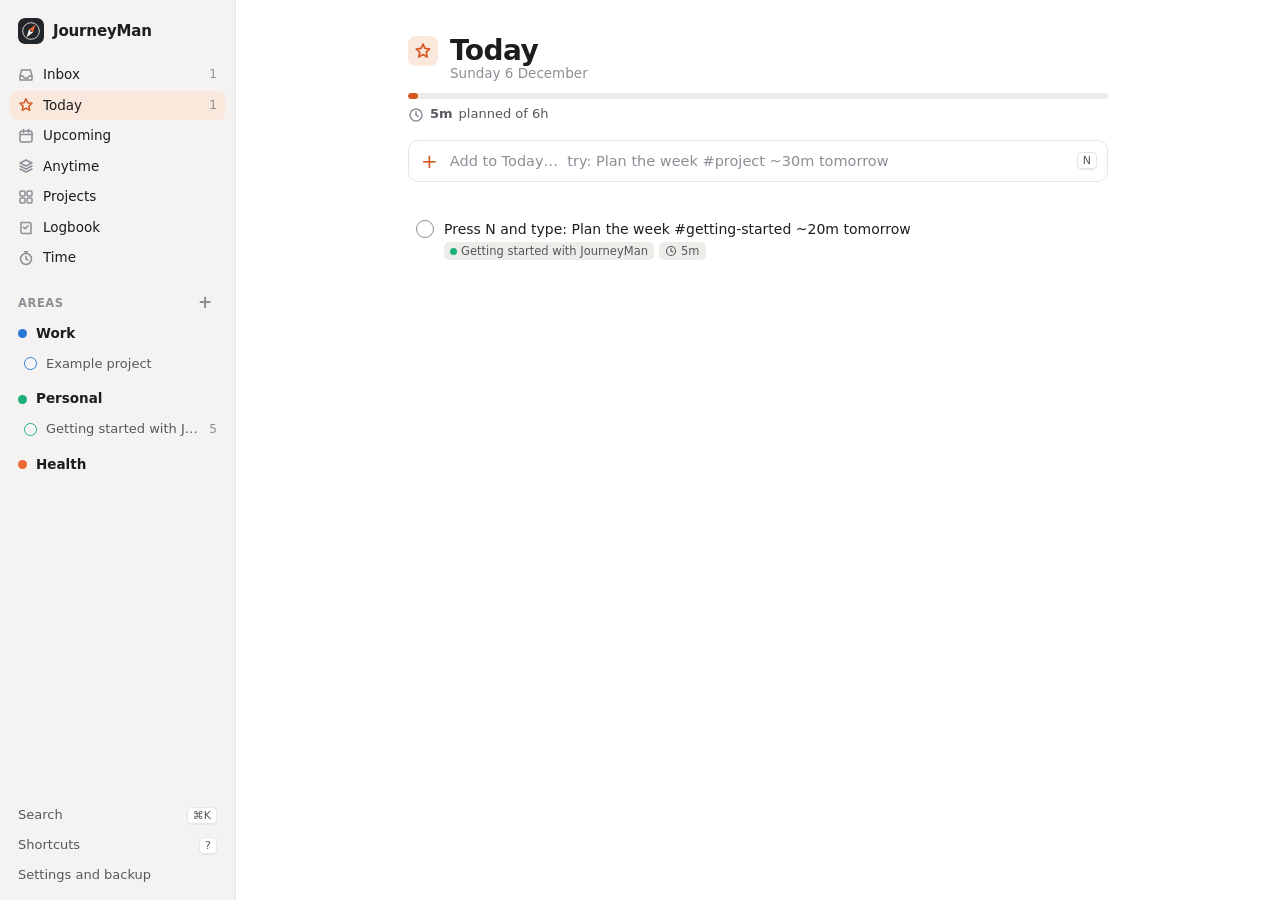
==== journeyman/index.html @ ba53f12b "Back up JourneyMan (phases 1–2) until its own repo exists JourneyMan lives in its own repo locally. " ====
<!doctype html>
<html lang="en">
<head>
<meta charset="utf-8">
<meta name="viewport" content="width=device-width, initial-scale=1, viewport-fit=cover">
<title>JourneyMan</title>
<meta name="description" content="A second brain and time tracker: capture anything, sort it into areas and projects, and see what to do today.">
<meta name="theme-color" content="#f4f3f1" media="(prefers-color-scheme: light)">
<meta name="theme-color" content="#222326" media="(prefers-color-scheme: dark)">
<link rel="manifest" href="manifest.webmanifest">
<link rel="icon" href="icons/icon.svg" type="image/svg+xml">
<link rel="apple-touch-icon" href="icons/icon-192.png">
<link rel="stylesheet" href="css/app.css">
</head>
<body>
<div class="app">
  <aside class="sidebar" aria-label="Lists">
    <div class="brand">
      <img src="icons/icon.svg" alt="" width="26" height="26">
      <span>JourneyMan</span>
    </div>
    <nav id="nav-views" class="nav"></nav>
    <div class="nav-section">
      <span>Areas</span>
      <button type="button" class="icon-btn" id="add-area" aria-label="New area" title="New area">+</button>
    </div>
    <nav id="nav-areas" class="nav nav-areas"></nav>
    <div class="timer" id="timer" hidden aria-live="polite"></div>
    <div class="sidebar-foot">
      <button type="button" class="foot-btn" id="open-search"><span>Search</span><kbd>⌘K</kbd></button>
      <button type="button" class="foot-btn" id="open-help"><span>Shortcuts</span><kbd>?</kbd></button>
      <button type="button" class="foot-btn" id="open-settings"><span>Settings and backup</span></button>
    </div>
  </aside>

  <main class="main" id="main">
    <div class="main-inner">
      <header class="main-head">
        <div id="view-head"></div>
        <div id="view-meta" class="view-meta"></div>
      </header>
      <form id="quick-add" class="quick-add" autocomplete="off">
        <label class="visually-hidden" for="qa-input">Add a task</label>
        <span class="qa-plus" aria-hidden="true">+</span>
        <input id="qa-input" type="text" spellcheck="false" placeholder="Add a task… try: Plan the week #getting-started ~30m tomorrow">
        <kbd class="qa-key" aria-hidden="true">N</kbd>
      </form>
      <div id="qa-preview" class="qa-preview" aria-live="polite"></div>
      <section id="view-body" class="view-body"></section>
    </div>
  </main>

  <aside class="detail" id="detail" aria-label="Task details" hidden></aside>
</div>

<div class="palette-wrap" id="palette" hidden>
  <div class="palette" role="dialog" aria-modal="true" aria-label="Search">
    <input id="palette-input" type="text" spellcheck="false" autocomplete="off" role="combobox" aria-expanded="true" aria-controls="palette-list">
    <ul id="palette-list" role="listbox"></ul>
  </div>
</div>

<dialog id="ask" class="dialog small">
  <form method="dialog">
    <h2 id="ask-title">New</h2>
    <input id="ask-input" type="text" autocomplete="off" required>
    <menu><button value="cancel" formnovalidate class="btn ghost">Cancel</button><button value="ok" class="btn primary" id="ask-ok">Create</button></menu>
  </form>
</dialog>

<dialog id="help" class="dialog">
  <form method="dialog">
    <h2>Keyboard shortcuts</h2>
    <div class="help-cols">
      <table class="keys">
        <tr><th>Anywhere</th><td></td></tr>
        <tr><td><kbd>N</kbd> or <kbd>/</kbd></td><td>Add a task</td></tr>
        <tr><td><kbd>⌘</kbd><kbd>K</kbd></td><td>Search and jump</td></tr>
        <tr><td><kbd>G</kbd> then <kbd>I</kbd> <kbd>T</kbd> <kbd>U</kbd> <kbd>A</kbd> <kbd>P</kbd> <kbd>L</kbd> <kbd>M</kbd></td><td>Go to Inbox, Today, Upcoming, Anytime, Projects, Logbook, Time</td></tr>
        <tr><td><kbd>S</kbd> (nothing selected)</td><td>Stop the running timer</td></tr>
        <tr><td><kbd>⌘</kbd><kbd>Z</kbd></td><td>Undo the last complete or delete</td></tr>
        <tr><td><kbd>?</kbd></td><td>This help</td></tr>
        <tr><th>Selected task</th><td></td></tr>
        <tr><td><kbd>J</kbd> <kbd>K</kbd> or <kbd>↓</kbd> <kbd>↑</kbd></td><td>Move selection</td></tr>
        <tr><td><kbd>Enter</kbd></td><td>Edit details</td></tr>
        <tr><td><kbd>X</kbd> or <kbd>Space</kbd></td><td>Complete</td></tr>
        <tr><td><kbd>T</kbd></td><td>Do it today</td></tr>
        <tr><td><kbd>⇧</kbd><kbd>T</kbd></td><td>Do it tomorrow</td></tr>
        <tr><td><kbd>M</kbd></td><td>Move to a project or area</td></tr>
        <tr><td><kbd>S</kbd></td><td>Start or stop its timer</td></tr>
        <tr><td><kbd>⌫</kbd></td><td>Delete</td></tr>
        <tr><td><kbd>Esc</kbd></td><td>Close details or clear selection</td></tr>
      </table>
      <table class="keys">
        <tr><th>Quick add</th><td></td></tr>
        <tr><td><code>#project</code></td><td>Put it in a project (new ones are created)</td></tr>
        <tr><td><code>@area</code></td><td>Put it in an area</td></tr>
        <tr><td><code>~30m</code> <code>~1h30m</code></td><td>Estimate</td></tr>
        <tr><td><code>today</code> <code>tomorrow</code> <code>fri</code><br><code>next week</code> <code>in 3 days</code> <code>dec 5</code></td><td>When you'll do it</td></tr>
        <tr><td><code>3pm</code> <code>15:00</code></td><td>Time (today if no date)</td></tr>
        <tr><td><code>due fri</code> <code>by dec 5</code></td><td>Deadline</td></tr>
        <tr><td><code>!</code> <code>!!</code> <code>!!!</code></td><td>Priority</td></tr>
        <tr><td><code>\sun</code></td><td>Keep a word as text</td></tr>
      </table>
    </div>
    <p class="hint">A weekday means the next one, never today. Anything with no project, area or date goes to the Inbox.</p>
    <menu><button value="close" class="btn primary">Done</button></menu>
  </form>
</dialog>

<dialog id="settings" class="dialog">
  <form method="dialog">
    <h2>Settings and backup</h2>
    <label class="field">
      <span>Hours you have for tasks on a normal day</span>
      <input id="set-hours" type="number" min="1" max="16" step="0.5">
    </label>
    <p class="hint">Today compares your estimates with this.</p>
    <label class="field">
      <span>Days a week you work on tasks</span>
      <input id="set-days" type="number" min="1" max="7" step="1">
    </label>
    <label class="check-field"><input type="checkbox" id="set-adjust"> Adjust estimates by how long tasks really take me</label>
    <p class="hint" id="mult-status"></p>
    <h3>Time</h3>
    <div class="row"><button type="button" class="btn" id="export-time">Export all tracked time (CSV)</button></div>
    <h3>Backup</h3>
    <p class="hint" id="storage-status"></p>
    <div class="row">
      <button type="button" class="btn" id="export-btn">Export backup (JSON)</button>
      <label class="btn" for="import-file">Import backup…</label>
      <input type="file" id="import-file" accept="application/json,.json" hidden>
    </div>
    <h3>Notion</h3>
    <p class="hint">Bring a Notion database in as a project. In Notion, open the database, choose <b>••• → Export → Markdown &amp; CSV</b>, unzip it, then pick the CSV. Name, Task, Status, Due, Est. hours and Notes columns are recognised.</p>
    <div class="row"><button type="button" class="btn" id="import-notion-btn">Import a Notion database (CSV)…</button></div>
    <p class="hint">Any task, project or area can also hold a Notion link: paste it into quick add or the Notion page field, and <b>Open</b> takes you to the page in the Notion app.</p>
    <h3>Install on your Mac</h3>
    <p class="hint">Safari: <b>File → Add to Dock</b>. Chrome: the install icon at the right of the address bar. It then opens in its own window and works offline.</p>
    <menu><button value="close" class="btn primary">Done</button></menu>
  </form>
</dialog>

<div id="toast" class="toast" role="status" hidden></div>
<div id="banner" class="banner" role="alert" hidden></div>

<script type="module" src="js/app.js"></script>
</body>
</html>
---- journeyman/css/app.css ----
/* JourneyMan — Mac-first. Warm trail orange on quiet greys; light and dark follow the system. */
:root {
  --bg: #ffffff;
  --side: #f4f3f1;
  --panel: #fbfaf8;
  --ink: #1c1d1f;
  --ink-2: #55585e;
  --ink-3: #8b8f96;
  --rule: #e8e6e2;
  --hover: #eeece8;
  --field: #ffffff;
  --accent: #d4581f;
  --accent-ink: #ffffff;
  --accent-soft: #fbe8dd;
  --sel: #fdf0e8;
  --late: #c8372d;
  --soon: #b7791f;
  --good: #2e8b57;
  --shadow: 0 1px 2px rgba(0, 0, 0, 0.06), 0 8px 28px rgba(0, 0, 0, 0.10);
  --font: -apple-system, BlinkMacSystemFont, "SF Pro Text", "Helvetica Neue", "Segoe UI", system-ui, sans-serif;
  --display: -apple-system, BlinkMacSystemFont, "SF Pro Display", "Helvetica Neue", "Segoe UI", system-ui, sans-serif;
  --mono: ui-monospace, "SF Mono", Menlo, Consolas, monospace;
  --side-w: 236px;
  --detail-w: 344px;
}
@media (prefers-color-scheme: dark) {
  :root:not([data-theme="light"]) {
    color-scheme: dark;
    --bg: #1b1c1e;
    --side: #222326;
    --panel: #242528;
    --ink: #ececee;
    --ink-2: #b1b4b9;
    --ink-3: #7f838a;
    --rule: #34363a;
    --hover: #2d2e32;
    --field: #1f2023;
    --accent: #f08a54;
    --accent-ink: #1b1c1e;
    --accent-soft: #3d2a20;
    --sel: #2f2620;
    --late: #f0776b;
    --soon: #e3b35e;
    --good: #5dc59b;
    --shadow: 0 1px 2px rgba(0, 0, 0, 0.4), 0 10px 32px rgba(0, 0, 0, 0.45);
  }
}
:root[data-theme="dark"] {
  color-scheme: dark;
  --bg: #1b1c1e; --side: #222326; --panel: #242528; --ink: #ececee; --ink-2: #b1b4b9; --ink-3: #7f838a;
  --rule: #34363a; --hover: #2d2e32; --field: #1f2023; --accent: #f08a54; --accent-ink: #1b1c1e;
  --accent-soft: #3d2a20; --sel: #2f2620; --late: #f0776b; --soon: #e3b35e; --good: #5dc59b;
  --shadow: 0 1px 2px rgba(0, 0, 0, 0.4), 0 10px 32px rgba(0, 0, 0, 0.45);
}

*, *::before, *::after { box-sizing: border-box; }
html, body { height: 100%; }
body { margin: 0; background: var(--bg); color: var(--ink); font: 400 14px/1.45 var(--font); -webkit-font-smoothing: antialiased; }
[hidden] { display: none !important; }
a { color: inherit; }
button, input, select, textarea { font: inherit; color: inherit; }
button { cursor: pointer; }
:focus-visible { outline: 2px solid var(--accent); outline-offset: 2px; border-radius: 5px; }
.visually-hidden { position: absolute; width: 1px; height: 1px; overflow: hidden; clip: rect(0 0 0 0); white-space: nowrap; }
kbd {
  font: 500 11px/1 var(--font); color: var(--ink-2); background: var(--bg); border: 1px solid var(--rule);
  border-bottom-width: 2px; border-radius: 5px; padding: 2px 5px; display: inline-block; min-width: 18px; text-align: center;
}
code { font: 12px var(--mono); background: var(--hover); border-radius: 4px; padding: 1px 5px; }
.ic { width: 16px; height: 16px; fill: none; stroke: currentColor; stroke-width: 1.5; stroke-linecap: round; stroke-linejoin: round; flex: none; }
.hint { color: var(--ink-3); font-size: 13px; margin: 0; }
.late-text { color: var(--late); }
.soon-text { color: var(--soon); }
.dot { width: 9px; height: 9px; border-radius: 50%; background: var(--c); display: inline-block; flex: none; }
.dot.big { width: 14px; height: 14px; }
.ring {
  width: 13px; height: 13px; border-radius: 50%; flex: none; display: inline-block;
  border: 1.5px solid var(--c, var(--ink-3));
  background: conic-gradient(var(--c, var(--ink-3)) calc(var(--p, 0) * 1turn), transparent 0);
  box-shadow: inset 0 0 0 1.5px var(--bg);
}
.ring.big { width: 20px; height: 20px; border-width: 2px; box-shadow: inset 0 0 0 2px var(--bg); }

/* ---------- layout ---------- */
.app { display: grid; grid-template-columns: var(--side-w) minmax(0, 1fr) auto; height: 100vh; height: 100dvh; }
.sidebar {
  background: var(--side); border-right: 1px solid var(--rule); display: flex; flex-direction: column;
  padding: 14px 10px 10px; overflow-y: auto; min-height: 0;
}
.main { overflow-y: auto; min-width: 0; }
.main-inner { max-width: 780px; margin: 0 auto; padding: 34px 40px 80px; }
.detail {
  width: var(--detail-w); background: var(--panel); border-left: 1px solid var(--rule); overflow-y: auto;
  padding: 18px 18px 24px; display: flex; flex-direction: column; gap: 14px;
}

/* ---------- sidebar ---------- */
.brand { display: flex; align-items: center; gap: 9px; padding: 4px 8px 16px; font: 700 15px var(--display); letter-spacing: -0.01em; }
.brand img { border-radius: 7px; display: block; }
.nav { display: grid; gap: 1px; }
.nav-item {
  display: flex; align-items: center; gap: 9px; padding: 5px 8px; border-radius: 7px; text-decoration: none;
  color: var(--ink); min-width: 0; font-size: 13.5px;
}
.nav-item > span:not(.ring) { flex: 1; min-width: 0; overflow: hidden; text-overflow: ellipsis; white-space: nowrap; }
.nav-item:hover { background: var(--hover); }
.nav-item.active { background: var(--accent-soft); }
.nav-item .ic { color: var(--ink-3); }
.nav-item.active .ic { color: var(--accent); }
.nav-item .count { font-weight: 500; font-size: 12px; color: var(--ink-3); }
.nav-item .count.late { color: #fff; background: var(--late); border-radius: 999px; padding: 0 6px; }
.nav-item.area { font-weight: 600; }
.nav-item.sub { padding-left: 14px; color: var(--ink-2); font-size: 13px; }
.nav-item.someday { font-style: italic; }
.nav-section { display: flex; align-items: center; justify-content: space-between; padding: 18px 8px 4px; font-size: 11.5px; font-weight: 600; color: var(--ink-3); text-transform: uppercase; letter-spacing: 0.05em; }
.nav-areas { gap: 6px; }
.nav-group { display: grid; gap: 1px; }
.nav-label { padding: 6px 8px 2px; font-size: 12px; color: var(--ink-3); font-weight: 600; }
.nav-empty { color: var(--ink-3); font-size: 12.5px; padding: 4px 8px; margin: 0; }
.icon-btn { border: 0; background: transparent; width: 24px; height: 24px; border-radius: 6px; display: grid; place-items: center; color: var(--ink-3); font-size: 17px; line-height: 1; padding: 0; }
.icon-btn:hover { background: var(--hover); color: var(--ink); }
.sidebar-foot { margin-top: auto; padding-top: 16px; display: grid; gap: 1px; }
.foot-btn { border: 0; background: transparent; display: flex; justify-content: space-between; align-items: center; padding: 5px 8px; border-radius: 7px; color: var(--ink-2); font-size: 13px; text-align: left; }
.foot-btn:hover { background: var(--hover); color: var(--ink); }

/* ---------- header ---------- */
.main-head { display: grid; gap: 10px; margin-bottom: 16px; }
.title-row { display: flex; align-items: center; gap: 12px; }
.title-row h1, .title-input { font: 700 28px/1.2 var(--display); letter-spacing: -0.02em; margin: 0; }
.title-input { border: 0; background: transparent; padding: 2px 4px; margin-left: -4px; border-radius: 6px; flex: 1; min-width: 0; }
.title-input:hover { background: var(--hover); }
.title-input:focus { outline: none; background: var(--hover); }
.view-icon { width: 30px; height: 30px; border-radius: 8px; display: grid; place-items: center; background: var(--accent-soft); color: var(--accent); }
.view-icon .ic { width: 18px; height: 18px; }
.v-inbox { background: #e3eefb; color: #2f7dd1; }
.v-upcoming { background: #fbe4ec; color: #d6457a; }
.v-anytime { background: #e2f3ec; color: #2e8b57; }
.v-projects { background: #efe6fa; color: #8a4fd0; }
.v-logbook { background: #e4f2e9; color: #2e8b57; }
@media (prefers-color-scheme: dark) {
  :root:not([data-theme="light"]) .view-icon:not(.v-today) { background: var(--hover); }
}
.view-sub { margin: -4px 0 0 42px; color: var(--ink-3); font-size: 13.5px; }
.head-fields { display: flex; flex-wrap: wrap; align-items: flex-end; gap: 10px 14px; }
.mini { display: grid; gap: 3px; font-size: 11.5px; color: var(--ink-3); font-weight: 600; }
.mini > span { display: flex; align-items: center; gap: 5px; }
.mini .ic { width: 13px; height: 13px; }
.mini select, .mini input, .d-fields select, .d-fields input {
  height: 30px; border: 1px solid var(--rule); border-radius: 7px; background: var(--field); padding: 0 8px;
  font-size: 13px; font-weight: 400; color: var(--ink); min-width: 0;
}
.notion-field input { width: 220px; }
.notion-row { display: flex; gap: 6px; align-items: center; }
.notes-input {
  width: 100%; border: 0; background: transparent; resize: none; padding: 4px; margin-left: -4px;
  color: var(--ink-2); border-radius: 6px; min-height: 30px; font-size: 13.5px; line-height: 1.5;
}
.notes-input:hover, .notes-input:focus { background: var(--hover); outline: none; }
.swatches { display: flex; gap: 6px; padding-bottom: 5px; }
.swatch { width: 20px; height: 20px; border-radius: 50%; background: var(--c); border: 2px solid var(--bg); box-shadow: 0 0 0 1px var(--rule); padding: 0; }
.swatch.on { box-shadow: 0 0 0 2px var(--c); }

.view-meta:empty { display: none; }
.capacity, .progress { display: grid; gap: 6px; font-size: 13px; color: var(--ink-2); }
.capacity span, .progress span { display: flex; align-items: center; gap: 6px; flex-wrap: wrap; }
.capacity .ic { color: var(--ink-3); }
.cap-bar, .bar { height: 6px; background: var(--hover); border-radius: 999px; overflow: hidden; display: block; }
.cap-bar i, .bar i { display: block; height: 100%; background: var(--accent); border-radius: inherit; transition: width 0.3s; }
.capacity.over .cap-bar i { background: var(--late); }
.progress .bar i { background: var(--good); }

.btn {
  height: 30px; padding: 0 12px; border-radius: 7px; border: 1px solid var(--rule); background: var(--field);
  font-size: 13px; font-weight: 500; display: inline-flex; align-items: center; gap: 6px; text-decoration: none; white-space: nowrap;
}
.btn:hover { background: var(--hover); }
.btn.primary { background: var(--accent); border-color: var(--accent); color: var(--accent-ink); }
.btn.primary:hover { filter: brightness(1.06); }
.btn.ghost { background: transparent; }
.btn.danger { color: var(--late); }
.btn.small { height: 28px; padding: 0 10px; font-size: 12.5px; }
.btn .ic { width: 14px; height: 14px; }

/* ---------- quick add ---------- */
.quick-add {
  display: flex; align-items: center; gap: 10px; border: 1px solid var(--rule); border-radius: 10px;
  padding: 0 10px 0 12px; background: var(--field); height: 42px; transition: border-color 0.15s, box-shadow 0.15s;
}
.quick-add:focus-within { border-color: var(--accent); box-shadow: 0 0 0 3px var(--accent-soft); }
.qa-plus { color: var(--accent); font-size: 20px; font-weight: 300; line-height: 1; }
#qa-input { flex: 1; border: 0; background: transparent; outline: none; font-size: 14.5px; min-width: 0; height: 100%; }
#qa-input::placeholder { color: var(--ink-3); }
.quick-add:focus-within .qa-key { display: none; }
.qa-preview { min-height: 30px; display: flex; flex-wrap: wrap; align-items: center; gap: 6px; padding: 6px 2px 4px; font-size: 12.5px; }
.qa-title { font-weight: 600; margin-right: 2px; max-width: 100%; overflow: hidden; text-overflow: ellipsis; white-space: nowrap; }
.qa-dest { color: var(--ink-3); }
.qa-enter { margin-left: auto; color: var(--ink-3); }
.qa-added { color: var(--good); display: inline-flex; align-items: center; gap: 5px; font-weight: 500; }
.qa-added a { color: var(--accent); }

/* ---------- task list ---------- */
.view-body { display: grid; gap: 4px; }
.list-head { font: 600 13px var(--font); color: var(--ink-2); margin: 18px 0 4px; padding: 0 0 6px 2px; border-bottom: 1px solid var(--rule); display: flex; align-items: baseline; gap: 8px; }
.list-head span { color: var(--ink-3); font-weight: 400; }
.list-head a { text-decoration: none; }
.list-head a:hover { text-decoration: underline; }
.list-head .dot { align-self: center; }
.view-body > .list-head:first-child, .view-body > .day:first-child .list-head, .view-body > .area-block:first-child .list-head { margin-top: 2px; }
.tasks { list-style: none; margin: 0; padding: 0; display: grid; gap: 1px; }
.task {
  display: flex; align-items: flex-start; gap: 10px; padding: 7px 8px; border-radius: 8px; cursor: default;
  position: relative; transition: background 0.1s, opacity 0.25s;
}
.task:hover { background: var(--hover); }
.task.selected { background: var(--sel); box-shadow: inset 0 0 0 1px color-mix(in srgb, var(--accent) 35%, transparent); }
.task.flash { animation: flash 1.2s ease-out; }
@keyframes flash { from { background: var(--accent-soft); } to { background: transparent; } }
.check {
  width: 18px; height: 18px; border-radius: 50%; border: 1.5px solid var(--ink-3); background: transparent;
  padding: 0; margin-top: 1px; display: grid; place-items: center; flex: none; color: transparent; transition: all 0.15s;
}
.check .ic { width: 12px; height: 12px; stroke-width: 2.2; }
.check:hover { border-color: var(--accent); color: var(--accent); }
.task.done .check, .task.completing .check, .is-done .d-check { background: var(--accent); border-color: var(--accent); color: var(--accent-ink); }
.task.completing { opacity: 0.45; }
.task.done .task-title { color: var(--ink-3); text-decoration: line-through; text-decoration-color: color-mix(in srgb, var(--ink-3) 60%, transparent); }
.task-main { flex: 1; min-width: 0; display: grid; gap: 3px; }
.task-title { overflow-wrap: anywhere; }
.task-meta { display: flex; flex-wrap: wrap; gap: 5px; }
.chip {
  display: inline-flex; align-items: center; gap: 4px; font-size: 11.5px; color: var(--ink-2); line-height: 1;
  padding: 3px 6px; border-radius: 5px; background: var(--hover); text-decoration: none; white-space: nowrap;
}
.task:hover .chip, .task.selected .chip { background: var(--bg); }
.chip .ic { width: 12px; height: 12px; }
.chip .dot { width: 7px; height: 7px; }
.chip.late { color: var(--late); }
.chip.soon { color: var(--soon); }
.chip.deadline .ic { color: var(--late); }
.chip.new { background: var(--accent-soft); color: var(--accent); }
.chip.notion:hover { color: var(--ink); }
.chip.icon-only { padding: 3px 4px; }
.prio { font-weight: 800; color: var(--accent); font-size: 13px; letter-spacing: 1px; padding-top: 1px; }
.prio.p3 { color: var(--late); }
.prio-chip { color: var(--accent); font-weight: 800; }
.row-actions { display: none; gap: 4px; position: absolute; right: 8px; top: 5px; }
.task:hover .row-actions, .task.selected .row-actions { display: flex; }
.row-actions button { border: 1px solid var(--rule); background: var(--field); border-radius: 6px; font-size: 12px; padding: 3px 8px; color: var(--ink-2); }
.row-actions button:hover { color: var(--ink); border-color: var(--ink-3); }
.group { margin-top: 14px; }
.group summary { cursor: pointer; color: var(--ink-3); font-size: 13px; font-weight: 600; padding: 4px 2px; list-style: none; display: flex; gap: 6px; align-items: center; }
.group summary::-webkit-details-marker { display: none; }
.group summary::before { content: "›"; font-size: 15px; transition: transform 0.15s; display: inline-block; width: 10px; }
.group[open] summary::before { transform: rotate(90deg); }
.group summary span { font-weight: 400; }
.empty { text-align: center; padding: 56px 20px; color: var(--ink-3); display: grid; gap: 4px; }
.empty b { color: var(--ink-2); font-size: 15px; }
.empty p { margin: 0; font-size: 13.5px; }

/* ---------- project cards ---------- */
.area-block { display: grid; }
.cards { display: grid; grid-template-columns: repeat(auto-fill, minmax(220px, 1fr)); gap: 10px; margin-top: 8px; }
.pcard {
  display: grid; gap: 9px; padding: 13px 14px; border: 1px solid var(--rule); border-radius: 11px; background: var(--bg);
  text-decoration: none; color: var(--ink); border-top: 3px solid var(--c); transition: box-shadow 0.15s, transform 0.15s; text-align: left;
}
.pcard:hover { box-shadow: var(--shadow); transform: translateY(-1px); }
.pcard.muted { opacity: 0.7; }
.pcard-top { display: flex; align-items: center; gap: 8px; min-width: 0; }
.pcard-top b { flex: 1; min-width: 0; overflow: hidden; text-overflow: ellipsis; white-space: nowrap; font-weight: 600; }
.pcard .ring { --c: inherit; }
.pcard .bar i { background: var(--c); }
.pcard-meta { font-size: 12px; color: var(--ink-3); }
.badge { font-size: 10.5px; font-weight: 600; text-transform: uppercase; letter-spacing: 0.04em; color: var(--ink-3); background: var(--hover); padding: 2px 6px; border-radius: 4px; }
.pc-notion { color: var(--ink-3); display: inline-flex; }
.pcard.add { border: 1px dashed var(--rule); border-top: 1px dashed var(--rule); background: transparent; color: var(--ink-3); place-items: center; min-height: 92px; font-size: 13px; }
.pcard.add:hover { color: var(--accent); border-color: var(--accent); box-shadow: none; }

/* ---------- detail pane ---------- */
.d-head { display: flex; align-items: flex-start; gap: 10px; }
.d-check { margin-top: 4px; }
.d-title { flex: 1; font: 600 17px/1.35 var(--display); border: 0; background: transparent; resize: none; padding: 2px 4px; border-radius: 6px; overflow: hidden; min-height: 28px; }
.d-title:focus, .d-notes:focus { outline: none; background: var(--hover); }
.d-notes { width: 100%; border: 1px solid var(--rule); background: var(--field); border-radius: 8px; padding: 8px 10px; resize: vertical; font-size: 13.5px; min-height: 70px; }
.d-fields { display: grid; grid-template-columns: 1fr 1fr; gap: 10px; }
.d-fields label, .d-prio { display: grid; gap: 4px; font-size: 11.5px; font-weight: 600; color: var(--ink-3); min-width: 0; }
.d-fields label > span:first-child { display: flex; align-items: center; gap: 5px; }
.d-fields .ic { width: 13px; height: 13px; }
.d-fields select, .d-fields input { width: 100%; }
.d-quick, .d-prio, .d-notion { grid-column: 1 / -1; }
.d-quick { display: flex; flex-wrap: wrap; gap: 5px; margin-top: -4px; }
.d-quick button, .seg button { border: 1px solid var(--rule); background: var(--field); border-radius: 6px; font-size: 12px; padding: 4px 8px; color: var(--ink-2); }
.d-quick button:hover, .seg button:hover { color: var(--ink); border-color: var(--ink-3); }
.seg { display: flex; gap: 4px; }
.seg button[aria-pressed="true"] { background: var(--accent-soft); border-color: var(--accent); color: var(--accent); font-weight: 700; }
.d-notion input { flex: 1; }
.d-actions { display: flex; gap: 8px; flex-wrap: wrap; }
.d-foot { margin: auto 0 0; color: var(--ink-3); font-size: 12px; }

/* ---------- palette ---------- */
.palette-wrap { position: fixed; inset: 0; background: rgba(0, 0, 0, 0.18); display: grid; justify-items: center; align-items: start; padding-top: 14vh; z-index: 30; }
.palette { width: min(560px, calc(100vw - 32px)); background: var(--panel); border: 1px solid var(--rule); border-radius: 12px; box-shadow: var(--shadow); overflow: hidden; }
#palette-input { width: 100%; border: 0; border-bottom: 1px solid var(--rule); background: transparent; padding: 14px 16px; font-size: 16px; outline: none; }
#palette-list { list-style: none; margin: 0; padding: 6px; max-height: 50vh; overflow-y: auto; }
#palette-list li { display: flex; align-items: center; gap: 10px; padding: 7px 10px; border-radius: 7px; cursor: pointer; }
#palette-list li span { flex: 1; min-width: 0; overflow: hidden; text-overflow: ellipsis; white-space: nowrap; }
#palette-list li small { color: var(--ink-3); font-size: 12px; }
#palette-list li .ic { color: var(--ink-3); }
#palette-list li.on { background: var(--accent-soft); }
#palette-list li.none { color: var(--ink-3); cursor: default; }

/* ---------- dialogs, toast ---------- */
.dialog { border: 1px solid var(--rule); border-radius: 14px; background: var(--panel); color: var(--ink); box-shadow: var(--shadow); padding: 22px 24px; width: min(720px, calc(100vw - 32px)); }
.dialog.small { width: min(400px, calc(100vw - 32px)); }
.dialog::backdrop { background: rgba(0, 0, 0, 0.25); }
.dialog h2 { font: 700 18px var(--display); margin: 0 0 14px; }
.dialog h3 { font-size: 13px; margin: 18px 0 6px; }
.dialog menu { display: flex; justify-content: flex-end; gap: 8px; margin: 20px 0 0; padding: 0; }
.dialog .row { display: flex; gap: 8px; flex-wrap: wrap; margin-top: 8px; }
.dialog .field { display: grid; gap: 5px; font-size: 13px; font-weight: 500; }
.dialog input[type="text"], .dialog input[type="number"] { height: 34px; border: 1px solid var(--rule); border-radius: 8px; background: var(--field); padding: 0 10px; width: 100%; }
.dialog .field input { max-width: 120px; }
#ask-input { margin-top: 2px; }
.help-cols { display: grid; grid-template-columns: 1fr 1fr; gap: 24px; }
.keys { border-collapse: collapse; font-size: 13px; width: 100%; }
.keys td, .keys th { padding: 4px 6px 4px 0; vertical-align: top; text-align: left; }
.keys th { padding-top: 10px; font-size: 11.5px; text-transform: uppercase; letter-spacing: 0.05em; color: var(--ink-3); }
.keys td:first-child { white-space: nowrap; }
.toast {
  position: fixed; left: 50%; bottom: 22px; transform: translateX(-50%); background: var(--ink); color: var(--bg);
  border-radius: 10px; padding: 9px 10px 9px 14px; display: flex; align-items: center; gap: 12px; font-size: 13px;
  box-shadow: var(--shadow); z-index: 40; max-width: calc(100vw - 32px);
}
.toast button { border: 0; background: transparent; color: var(--accent); font-weight: 600; display: inline-flex; gap: 6px; align-items: center; }
.toast kbd { background: transparent; color: inherit; border-color: color-mix(in srgb, var(--bg) 40%, transparent); }
.banner { position: fixed; top: 0; left: 0; right: 0; background: var(--late); color: #fff; padding: 8px 16px; font-size: 13px; text-align: center; z-index: 50; }

/* ---------- smaller windows ---------- */
@media (max-width: 1100px) {
  .has-detail .detail { position: fixed; right: 0; top: 0; bottom: 0; box-shadow: var(--shadow); z-index: 20; }
}
@media (max-width: 760px) {
  .app { grid-template-columns: minmax(0, 1fr); grid-template-rows: auto minmax(0, 1fr); }
  .sidebar { flex-direction: row; flex-wrap: nowrap; overflow-x: auto; padding: 8px; gap: 8px; border-right: 0; border-bottom: 1px solid var(--rule); align-items: center; }
  .brand { padding: 0 4px; }
  .brand span, .nav-section, .nav-areas, .sidebar-foot { display: none; }
  .nav { display: flex; gap: 2px; }
  .nav-item { white-space: nowrap; }
  .main-inner { padding: 20px 16px 80px; }
  .detail { width: 100%; }
  .help-cols { grid-template-columns: 1fr; }
  .row-actions { position: static; display: flex; }
  .task { flex-wrap: wrap; }
}

/* ======================================================================
   Phase 2 — time tracking, charts
   ====================================================================== */

/* Area colours: a validated categorical palette, fixed order, its own steps per mode. */
:root {
  --c1: #2a78d6; --c2: #eb6834; --c3: #1baf7a; --c4: #eda100; --c5: #e87ba4; --c6: #008300; --c7: #6250d6; --c8: #e34948;
  --c-none: #b4b2ac;
  --st-good: #0ca30c; --st-warning: #fab219; --st-serious: #ec835a; --st-critical: #d03b3b;
  --seq-1: #cde2fb; --seq-2: #9ec5f4; --seq-3: #6da7ec; --seq-4: #3987e5; --seq-5: #256abf; --seq-6: #184f95;
  --heat-empty: #f1f0ed;
}
@media (prefers-color-scheme: dark) {
  :root:not([data-theme="light"]) {
    --c1: #3987e5; --c2: #d95926; --c3: #199e70; --c4: #c98500; --c5: #d55181; --c6: #008300; --c7: #9085e9; --c8: #e66767;
    --c-none: #6b6a65;
    --seq-1: #184f95; --seq-2: #1c5cab; --seq-3: #256abf; --seq-4: #3987e5; --seq-5: #6da7ec; --seq-6: #9ec5f4;
    --heat-empty: #2a2b2e;
  }
}
:root[data-theme="dark"] {
  --c1: #3987e5; --c2: #d95926; --c3: #199e70; --c4: #c98500; --c5: #d55181; --c6: #008300; --c7: #9085e9; --c8: #e66767;
  --c-none: #6b6a65;
  --seq-1: #184f95; --seq-2: #1c5cab; --seq-3: #256abf; --seq-4: #3987e5; --seq-5: #6da7ec; --seq-6: #9ec5f4;
  --heat-empty: #2a2b2e;
}
.good-text { color: var(--good); }
.muted { color: var(--ink-3); }
.v-time { background: #e3eefb; color: #2a78d6; }
.v-insights { background: #fdeee2; color: #c4561c; }
.v-review { background: #e6f4ec; color: #1f8a55; }

/* Timer */
.timer { margin: 12px 2px 0; padding: 10px; border-radius: 10px; background: var(--bg); border: 1px solid var(--rule); display: grid; gap: 8px; box-shadow: var(--shadow); }
.timer-row { display: flex; align-items: center; gap: 8px; min-width: 0; }
.timer-task { flex: 1; min-width: 0; border: 0; background: transparent; padding: 0; text-align: left; font-weight: 600; font-size: 13px; overflow: hidden; text-overflow: ellipsis; white-space: nowrap; }
.timer-task:hover { color: var(--accent); }
.timer-clock { font: 600 13px var(--mono); font-variant-numeric: tabular-nums; }
.deep-toggle { flex: 1; display: flex; align-items: center; gap: 6px; font-size: 12px; color: var(--ink-2); }
.deep-toggle input { accent-color: var(--accent); }
.timer .btn .ic { width: 11px; height: 11px; }
.timer-long { display: grid; gap: 6px; font-size: 12px; color: var(--ink-2); border-top: 1px solid var(--rule); padding-top: 8px; }
.timer-long .ic { color: var(--st-serious); width: 14px; height: 14px; }
.timer-long .row { display: flex; gap: 4px; flex-wrap: wrap; }
.timer-long button { border: 1px solid var(--rule); background: var(--field); border-radius: 6px; font-size: 11.5px; padding: 3px 7px; }
.pulse { width: 8px; height: 8px; border-radius: 50%; background: var(--late); flex: none; animation: pulse 1.6s ease-in-out infinite; display: inline-block; }
@keyframes pulse { 50% { opacity: 0.3; } }
@media (prefers-reduced-motion: reduce) { .pulse { animation: none; } }
.chip.running { background: var(--accent-soft); color: var(--accent); font-variant-numeric: tabular-nums; font-family: var(--mono); }
.task:hover .chip.running, .task.selected .chip.running { background: var(--accent-soft); }
.play {
  width: 26px; height: 26px; border-radius: 50%; border: 1px solid var(--rule); background: var(--field); color: var(--ink-2);
  display: none; place-items: center; padding: 0; flex: none; margin-top: -2px;
}
.play .ic { width: 11px; height: 11px; }
.task:hover .play, .task.selected .play, .play.on { display: grid; }
.play:hover { color: var(--accent); border-color: var(--accent); }
.play.on { background: var(--accent); border-color: var(--accent); color: var(--accent-ink); }
.task .row-actions { right: 44px; }

/* Detail: time */
.d-time { display: grid; gap: 8px; border-top: 1px solid var(--rule); padding-top: 12px; }
.d-time-head { display: flex; justify-content: space-between; align-items: center; font-size: 12.5px; color: var(--ink-3); font-weight: 600; }
.d-time-head span { display: flex; align-items: center; gap: 5px; }
.d-time-head b { color: var(--ink); font-size: 13px; }
.d-time .bar i { background: var(--good); }
.d-time-actions { display: grid; gap: 8px; }
.d-time-actions .btn { justify-self: start; }
.d-time-actions .btn .ic { width: 11px; height: 11px; }
.run-clock { font-family: var(--mono); font-variant-numeric: tabular-nums; }
.log-form { display: flex; gap: 6px; }
.log-form input { height: 28px; border: 1px solid var(--rule); border-radius: 7px; background: var(--field); padding: 0 8px; font-size: 12.5px; min-width: 0; }
.log-form input[name="mins"] { width: 90px; }
.log-form input[name="day"] { flex: 1; }
.log-form input[aria-invalid] { border-color: var(--late); }
.entries { list-style: none; margin: 0; padding: 0; display: grid; gap: 2px; font-size: 12.5px; }
.entries li { display: flex; align-items: center; gap: 8px; padding: 3px 0; }
.entries li > span:first-child { flex: 1; color: var(--ink-2); }
.entries .icon-btn { width: 20px; height: 20px; }
.entries .icon-btn .ic { width: 12px; height: 12px; }
.tag { border: 1px solid var(--rule); background: transparent; border-radius: 5px; font-size: 10.5px; padding: 1px 5px; color: var(--ink-3); }
.tag.on { background: var(--accent-soft); border-color: var(--accent); color: var(--accent); font-weight: 600; }

/* Today recap */
.recap { margin-top: 18px; display: grid; gap: 8px; }
.recap .list-head { margin-top: 0; }
.recap-line { margin: 0; color: var(--ink-2); }
.compare { list-style: none; margin: 0; padding: 0; display: grid; gap: 4px; font-size: 13px; }
.compare li { display: grid; grid-template-columns: 1fr auto auto; gap: 10px; align-items: baseline; }
.compare li > span:first-child { overflow: hidden; text-overflow: ellipsis; white-space: nowrap; }
.compare .muted { font-size: 12px; }

/* Report pieces */
.tiles { display: grid; grid-template-columns: repeat(auto-fit, minmax(160px, 1fr)); gap: 10px; margin-bottom: 6px; }
.tile { border: 1px solid var(--rule); border-radius: 11px; padding: 12px 14px; display: grid; gap: 2px; background: var(--bg); }
.tile span { font-size: 12px; color: var(--ink-3); font-weight: 600; }
.tile b { font: 650 24px/1.2 var(--display); letter-spacing: -0.01em; }
.tile small { font-size: 12px; color: var(--ink-3); }
.card { border: 1px solid var(--rule); border-radius: 12px; padding: 14px 16px 12px; background: var(--bg); margin-top: 12px; }
.card-title { font: 600 14px var(--font); margin: 0 0 10px; display: flex; align-items: center; gap: 8px; }
.card-sub { margin: -6px 0 10px; font-size: 12.5px; color: var(--ink-3); }
.table { width: 100%; border-collapse: collapse; font-size: 13px; }
.table th { text-align: left; font-size: 11.5px; color: var(--ink-3); font-weight: 600; padding: 4px 8px 6px 0; border-bottom: 1px solid var(--rule); }
.table td { padding: 6px 8px 6px 0; border-bottom: 1px solid var(--rule); vertical-align: middle; }
.table tr:last-child td { border-bottom: 0; }
.table .num { text-align: right; font-variant-numeric: tabular-nums; white-space: nowrap; }
.table .bar-col { width: 28%; }
.mini-bar { display: block; height: 6px; background: var(--hover); border-radius: 3px; overflow: hidden; }
.mini-bar i { display: block; height: 100%; border-radius: 0 3px 3px 0; }
.week-nav button { min-width: 30px; }
.week-nav button[aria-pressed="true"] { font-weight: 600; }
.week-nav button:disabled { opacity: 0.4; cursor: default; }
.check-field { display: flex; gap: 8px; align-items: center; font-size: 13px; margin-top: 10px; }
.check-field input { accent-color: var(--accent); }

/* Charts */
.chart { position: relative; }
.chart svg { display: block; max-width: 100%; height: auto; overflow: visible; }
.chart .grid line { stroke: var(--rule); stroke-width: 1; }
.chart .baseline { stroke: var(--ink-3); stroke-width: 1; }
.chart .tick, .chart .xsub { fill: var(--ink-3); font: 11px var(--font); font-variant-numeric: tabular-nums; }
.chart .xlab { fill: var(--ink-2); font: 500 11.5px var(--font); }
.chart .note { fill: var(--ink); font: 600 11.5px var(--font); }
.chart .ref { stroke: var(--ink-2); stroke-width: 2; stroke-linecap: round; }
.chart .hit { fill: transparent; }
.chart .col { outline: none; cursor: default; }
.chart .col.hot .seg { filter: brightness(1.08) saturate(1.05); }
.chart .col.hot .hit, .chart .col:focus-visible .hit { fill: var(--hover); }
.chart-legend { display: flex; flex-wrap: wrap; gap: 4px 14px; font-size: 12px; color: var(--ink-2); margin-top: 6px; }
.chart-legend span { display: inline-flex; align-items: center; gap: 6px; }
.chart-legend i { width: 10px; height: 10px; border-radius: 3px; display: inline-block; }
.chart-legend i.ref { height: 2px; width: 14px; border-radius: 1px; }
.chart .cell { fill: var(--heat-empty); outline: none; }
.chart .cell.s1 { fill: var(--seq-1); } .chart .cell.s2 { fill: var(--seq-2); } .chart .cell.s3 { fill: var(--seq-3); }
.chart .cell.s4 { fill: var(--seq-4); } .chart .cell.s5 { fill: var(--seq-5); } .chart .cell.s6 { fill: var(--seq-6); }
.chart .cell.hot { stroke: var(--ink); stroke-width: 1.5; }
.heat-scale { display: flex; align-items: center; gap: 3px; font-size: 11.5px; color: var(--ink-3); margin-top: 6px; justify-content: flex-end; }
.heat-scale i { width: 12px; height: 12px; border-radius: 3px; display: inline-block; }
.heat-scale span { margin: 0 4px; }
.heat-scale .s1 { background: var(--seq-1); } .heat-scale .s2 { background: var(--seq-2); } .heat-scale .s3 { background: var(--seq-3); }
.heat-scale .s4 { background: var(--seq-4); } .heat-scale .s5 { background: var(--seq-5); } .heat-scale .s6 { background: var(--seq-6); }
.chart .frame { fill: none; stroke: var(--rule); }
.chart .quad-hot { fill: var(--accent-soft); opacity: 0.6; }
.chart .quad { fill: var(--ink-3); font: 600 11.5px var(--font); }
.chart .pt { outline: none; cursor: pointer; }
.chart .pt .dot { fill: var(--c1); stroke: var(--bg); stroke-width: 2; }
.chart .pt.hot .dot { r: 7; }
.chart .pt .hit { fill: transparent; }
.chart-tip {
  position: absolute; z-index: 60; pointer-events: none; background: var(--panel); color: var(--ink); border: 1px solid var(--rule);
  border-radius: 8px; box-shadow: var(--shadow); padding: 8px 10px; font-size: 12px; display: grid; gap: 3px; min-width: 120px; max-width: 280px;
}
.chart-tip .tip-title { color: var(--ink-3); font-weight: 600; margin-bottom: 2px; }
.chart-tip .tip-row { display: flex; align-items: center; gap: 7px; }
.chart-tip .tip-row i { width: 10px; height: 2px; border-radius: 1px; flex: none; }
.chart-tip .tip-row b { font-variant-numeric: tabular-nums; }
.chart-tip .tip-row span { color: var(--ink-2); }
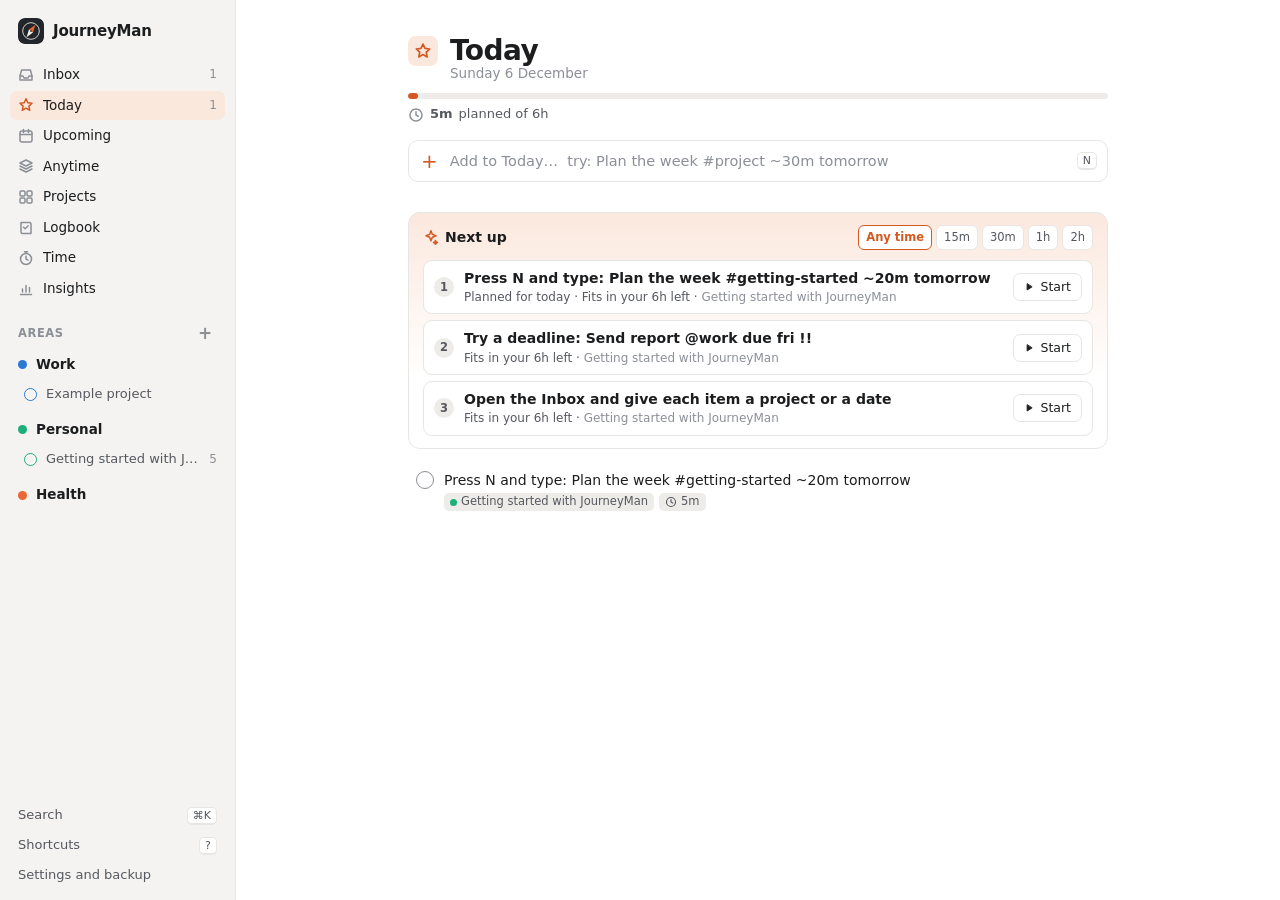
==== commit 015645c1: "Back up JourneyMan through phase 3 Co-Authored-By: Claude Opus 5.5 <noreply@anthropic.com> Claude-Se" ====
--- a/journeyman/index.html
+++ b/journeyman/index.html
@@ -76,7 +76,7 @@
         <tr><th>Anywhere</th><td></td></tr>
         <tr><td><kbd>N</kbd> or <kbd>/</kbd></td><td>Add a task</td></tr>
         <tr><td><kbd>⌘</kbd><kbd>K</kbd></td><td>Search and jump</td></tr>
-        <tr><td><kbd>G</kbd> then <kbd>I</kbd> <kbd>T</kbd> <kbd>U</kbd> <kbd>A</kbd> <kbd>P</kbd> <kbd>L</kbd> <kbd>M</kbd></td><td>Go to Inbox, Today, Upcoming, Anytime, Projects, Logbook, Time</td></tr>
+        <tr><td><kbd>G</kbd> then <kbd>I</kbd> <kbd>T</kbd> <kbd>U</kbd> <kbd>A</kbd> <kbd>P</kbd> <kbd>L</kbd> <kbd>M</kbd> <kbd>S</kbd></td><td>Go to Inbox, Today, Upcoming, Anytime, Projects, Logbook, Time, Insights</td></tr>
         <tr><td><kbd>S</kbd> (nothing selected)</td><td>Stop the running timer</td></tr>
         <tr><td><kbd>⌘</kbd><kbd>Z</kbd></td><td>Undo the last complete or delete</td></tr>
         <tr><td><kbd>?</kbd></td><td>This help</td></tr>
--- a/journeyman/css/app.css
+++ b/journeyman/css/app.css
@@ -510,3 +510,42 @@
 .chart-tip .tip-row i { width: 10px; height: 2px; border-radius: 1px; flex: none; }
 .chart-tip .tip-row b { font-variant-numeric: tabular-nums; }
 .chart-tip .tip-row span { color: var(--ink-2); }
+
+/* ======================================================================
+   Phase 3 — next up, health, insights
+   ====================================================================== */
+.next-up { border: 1px solid var(--rule); border-radius: 12px; padding: 12px 14px; margin-bottom: 10px; background: linear-gradient(180deg, var(--accent-soft), transparent 70%); }
+.nu-head { display: flex; align-items: center; gap: 10px; flex-wrap: wrap; }
+.nu-head h2 { font: 600 14px var(--font); margin: 0; display: flex; align-items: center; gap: 6px; flex: 1; }
+.nu-head h2 .ic { color: var(--accent); }
+.nu-fit button { font-size: 11.5px; padding: 3px 7px; }
+.nu-fit button[aria-pressed="true"] { background: var(--bg); border-color: var(--accent); color: var(--accent); font-weight: 600; }
+.nu-list { list-style: none; margin: 10px 0 0; padding: 0; display: grid; gap: 6px; }
+.nu-row { display: flex; align-items: center; gap: 10px; background: var(--bg); border: 1px solid var(--rule); border-radius: 9px; padding: 7px 10px; }
+.nu-rank { width: 20px; height: 20px; border-radius: 50%; background: var(--hover); color: var(--ink-2); font-size: 11.5px; font-weight: 700; display: grid; place-items: center; flex: none; }
+.nu-main { flex: 1; min-width: 0; display: grid; gap: 1px; }
+.nu-title { border: 0; background: transparent; padding: 0; text-align: left; font-weight: 600; overflow: hidden; text-overflow: ellipsis; white-space: nowrap; }
+.nu-title:hover { color: var(--accent); }
+.nu-why { font-size: 12px; color: var(--ink-2); overflow: hidden; text-overflow: ellipsis; white-space: nowrap; }
+.nu-row .btn .ic { width: 10px; height: 10px; }
+.next-up .hint { margin-top: 8px; }
+
+.health { display: inline-flex; align-items: center; gap: 4px; font-size: 11px; font-weight: 600; padding: 2px 6px 2px 4px; border-radius: 5px; white-space: nowrap; background: var(--hover); color: var(--ink-2); }
+.health .ic { width: 12px; height: 12px; }
+.h-overdue .ic { color: var(--st-critical); }
+.h-at-risk .ic { color: var(--st-serious); }
+.h-stalled .ic, .h-no-next-action .ic, .h-someday .ic { color: var(--ink-3); }
+.h-on-track .ic { color: var(--st-good); }
+.health-line { display: flex; align-items: center; gap: 8px; margin: 2px 0 0; font-size: 13px; color: var(--ink-2); flex-wrap: wrap; }
+.health-list { list-style: none; margin: 0; padding: 0; display: grid; gap: 2px; }
+.health-list li { display: grid; grid-template-columns: minmax(140px, 1fr) auto 2fr; align-items: center; gap: 12px; padding: 7px 0; border-bottom: 1px solid var(--rule); font-size: 13px; }
+.health-list li:last-child { border-bottom: 0; }
+.health-list a { display: flex; align-items: center; gap: 8px; text-decoration: none; min-width: 0; }
+.health-list a b { overflow: hidden; text-overflow: ellipsis; white-space: nowrap; font-weight: 600; }
+.health-list a:hover b { color: var(--accent); }
+.health-list .muted { font-size: 12.5px; }
+.targets { margin-top: 10px; }
+@media (max-width: 760px) {
+  .health-list li { grid-template-columns: 1fr auto; }
+  .health-list .muted { grid-column: 1 / -1; }
+}
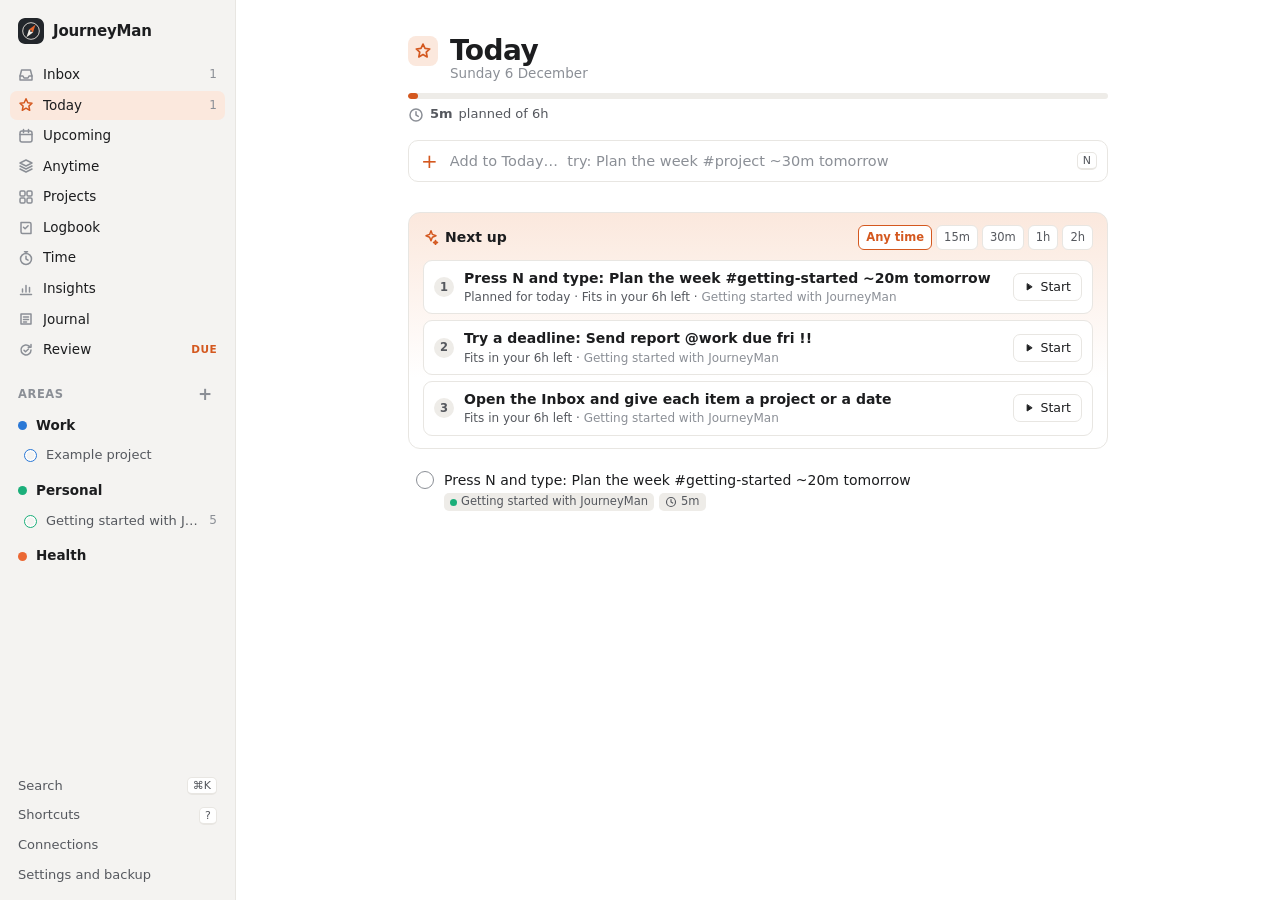
==== commit 28a55ab6: "Back up JourneyMan through phase 4 Co-Authored-By: Claude Opus 5.5 <noreply@anthropic.com> Claude-Se" ====
--- a/journeyman/index.html
+++ b/journeyman/index.html
@@ -29,6 +29,7 @@
     <div class="sidebar-foot">
       <button type="button" class="foot-btn" id="open-search"><span>Search</span><kbd>⌘K</kbd></button>
       <button type="button" class="foot-btn" id="open-help"><span>Shortcuts</span><kbd>?</kbd></button>
+      <button type="button" class="foot-btn" id="open-connections"><span>Connections</span></button>
       <button type="button" class="foot-btn" id="open-settings"><span>Settings and backup</span></button>
     </div>
   </aside>
@@ -76,7 +77,7 @@
         <tr><th>Anywhere</th><td></td></tr>
         <tr><td><kbd>N</kbd> or <kbd>/</kbd></td><td>Add a task</td></tr>
         <tr><td><kbd>⌘</kbd><kbd>K</kbd></td><td>Search and jump</td></tr>
-        <tr><td><kbd>G</kbd> then <kbd>I</kbd> <kbd>T</kbd> <kbd>U</kbd> <kbd>A</kbd> <kbd>P</kbd> <kbd>L</kbd> <kbd>M</kbd> <kbd>S</kbd></td><td>Go to Inbox, Today, Upcoming, Anytime, Projects, Logbook, Time, Insights</td></tr>
+        <tr><td><kbd>G</kbd> then <kbd>I</kbd> <kbd>T</kbd> <kbd>U</kbd> <kbd>A</kbd> <kbd>P</kbd> <kbd>L</kbd> <kbd>M</kbd> <kbd>S</kbd> <kbd>J</kbd> <kbd>R</kbd> <kbd>C</kbd></td><td>Go to Inbox, Today, Upcoming, Anytime, Projects, Logbook, Time, Insights, Journal, Review, Connections</td></tr>
         <tr><td><kbd>S</kbd> (nothing selected)</td><td>Stop the running timer</td></tr>
         <tr><td><kbd>⌘</kbd><kbd>Z</kbd></td><td>Undo the last complete or delete</td></tr>
         <tr><td><kbd>?</kbd></td><td>This help</td></tr>
--- a/journeyman/css/app.css
+++ b/journeyman/css/app.css
@@ -360,7 +360,8 @@
 /* Area colours: a validated categorical palette, fixed order, its own steps per mode. */
 :root {
   --c1: #2a78d6; --c2: #eb6834; --c3: #1baf7a; --c4: #eda100; --c5: #e87ba4; --c6: #008300; --c7: #6250d6; --c8: #e34948;
-  --c-none: #b4b2ac;
+  --c-none: #c9c7c1;
+  --c-noarea: #7d7b75;
   --st-good: #0ca30c; --st-warning: #fab219; --st-serious: #ec835a; --st-critical: #d03b3b;
   --seq-1: #cde2fb; --seq-2: #9ec5f4; --seq-3: #6da7ec; --seq-4: #3987e5; --seq-5: #256abf; --seq-6: #184f95;
   --heat-empty: #f1f0ed;
@@ -368,14 +369,16 @@
 @media (prefers-color-scheme: dark) {
   :root:not([data-theme="light"]) {
     --c1: #3987e5; --c2: #d95926; --c3: #199e70; --c4: #c98500; --c5: #d55181; --c6: #008300; --c7: #9085e9; --c8: #e66767;
-    --c-none: #6b6a65;
+    --c-none: #4d4c48;
+    --c-noarea: #9a9892;
     --seq-1: #184f95; --seq-2: #1c5cab; --seq-3: #256abf; --seq-4: #3987e5; --seq-5: #6da7ec; --seq-6: #9ec5f4;
     --heat-empty: #2a2b2e;
   }
 }
 :root[data-theme="dark"] {
   --c1: #3987e5; --c2: #d95926; --c3: #199e70; --c4: #c98500; --c5: #d55181; --c6: #008300; --c7: #9085e9; --c8: #e66767;
-  --c-none: #6b6a65;
+  --c-none: #4d4c48;
+  --c-noarea: #9a9892;
   --seq-1: #184f95; --seq-2: #1c5cab; --seq-3: #256abf; --seq-4: #3987e5; --seq-5: #6da7ec; --seq-6: #9ec5f4;
   --heat-empty: #2a2b2e;
 }
@@ -549,3 +552,62 @@
   .health-list li { grid-template-columns: 1fr auto; }
   .health-list .muted { grid-column: 1 / -1; }
 }
+.chart .track { fill: var(--hover); }
+
+/* ======================================================================
+   Phase 4 — journal, review, connections
+   ====================================================================== */
+.nav-item .count.due { font-size: 10.5px; text-transform: uppercase; letter-spacing: 0.04em; color: var(--accent); font-weight: 700; }
+.two-col { display: grid; grid-template-columns: 1fr 1fr; gap: 12px; }
+.two-col .card { margin-top: 12px; }
+@media (max-width: 900px) { .two-col { grid-template-columns: 1fr; } }
+.helper-card p { margin: 0 0 8px; font-size: 13.5px; }
+.bars, .unmatched, .plan, .past, .links, .rules, .deadlines { list-style: none; margin: 0; padding: 0; display: grid; gap: 2px; }
+.bars li { display: grid; grid-template-columns: minmax(0, 1.6fr) minmax(60px, 1fr) auto; gap: 10px; align-items: center; padding: 5px 0; font-size: 13px; }
+.b-name { display: flex; align-items: center; gap: 7px; min-width: 0; overflow: hidden; text-overflow: ellipsis; white-space: nowrap; }
+.b-name small { font-size: 11px; }
+.unmatched li { display: grid; grid-template-columns: minmax(0, 1fr) auto auto; gap: 10px; align-items: center; padding: 6px 0; border-bottom: 1px solid var(--rule); font-size: 13px; }
+.unmatched li:last-child { border-bottom: 0; }
+.um-main { display: grid; min-width: 0; }
+.um-main small { color: var(--ink-3); font-size: 12px; overflow: hidden; text-overflow: ellipsis; white-space: nowrap; }
+.num { font-variant-numeric: tabular-nums; white-space: nowrap; }
+.plan li { display: flex; align-items: center; gap: 10px; padding: 5px 0; font-size: 13.5px; }
+.plan-title { border: 0; background: transparent; padding: 0; text-align: left; flex: 1; min-width: 0; overflow: hidden; text-overflow: ellipsis; white-space: nowrap; }
+.plan-title:hover { color: var(--accent); }
+.pstate { display: inline-flex; align-items: center; gap: 4px; font-size: 11px; font-weight: 600; padding: 2px 6px 2px 4px; border-radius: 5px; background: var(--hover); color: var(--ink-2); width: 92px; flex: none; }
+.pstate .ic { width: 12px; height: 12px; }
+.s-done .ic { color: var(--st-good); }
+.s-worked .ic { color: var(--c1); }
+.s-untouched .ic { color: var(--ink-3); }
+.row-actions-inline { display: flex; align-items: center; gap: 8px; flex-wrap: wrap; margin-top: 10px; font-size: 13px; }
+.row-actions-inline .grow { flex: 1; min-width: 220px; }
+.row-actions-inline input[type="url"], .row-actions-inline input[type="text"] { height: 30px; border: 1px solid var(--rule); border-radius: 7px; background: var(--field); padding: 0 10px; font-size: 13px; }
+.journal-text, .journal-notes { width: 100%; border: 1px solid var(--rule); border-radius: 9px; background: var(--field); padding: 10px 12px; font: 13.5px/1.55 var(--font); resize: vertical; }
+.journal-text:focus, .journal-notes:focus { outline: none; border-color: var(--accent); box-shadow: 0 0 0 3px var(--accent-soft); }
+.field-label { display: block; font-size: 12px; font-weight: 600; color: var(--ink-3); margin: 10px 0 4px; }
+.journal-actions { display: flex; align-items: center; gap: 8px; flex-wrap: wrap; margin-top: 10px; }
+.journal-actions .check-field { margin: 0 auto 0 0; }
+.past li { display: grid; grid-template-columns: 180px 1fr; gap: 10px; padding: 5px 0; font-size: 13px; align-items: baseline; }
+.past button { border: 0; background: transparent; padding: 0; text-align: left; font-weight: 600; }
+.past button:hover { color: var(--accent); }
+.past .muted { overflow: hidden; text-overflow: ellipsis; white-space: nowrap; }
+.src-ok { display: inline-flex; align-items: center; gap: 5px; font-size: 12.5px; color: var(--good); }
+.step .card-title { gap: 10px; }
+.step-n { width: 22px; height: 22px; border-radius: 50%; background: var(--accent-soft); color: var(--accent); font-size: 12px; font-weight: 700; display: grid; place-items: center; flex: none; }
+.step-done .step-n { background: var(--st-good); color: #fff; }
+.step-done .step-n .ic { width: 12px; height: 12px; stroke-width: 2.4; }
+.step p { margin: 0 0 8px; font-size: 13.5px; }
+.deadlines li { font-size: 13px; padding: 2px 0; }
+.deadlines .muted { display: inline-block; width: 90px; }
+.form-grid { display: grid; grid-template-columns: repeat(auto-fill, minmax(220px, 1fr)); gap: 10px 14px; margin-top: 6px; }
+.card .field { display: grid; gap: 4px; font-size: 12px; font-weight: 600; color: var(--ink-3); }
+.card .field input, .card .field select { height: 32px; border: 1px solid var(--rule); border-radius: 7px; background: var(--field); padding: 0 10px; font-size: 13px; font-weight: 400; color: var(--ink); width: 100%; }
+.card h3 { font-size: 13px; margin: 18px 0 6px; display: flex; align-items: center; gap: 6px; }
+.links li { display: flex; align-items: center; gap: 8px; padding: 8px 0; border-bottom: 1px solid var(--rule); }
+.link-main { flex: 1; display: grid; gap: 2px; font-size: 13px; min-width: 0; }
+.link-main b { display: inline-flex; align-items: center; gap: 5px; }
+.link-main small { font-size: 12px; }
+.draft { border: 1px solid var(--accent); border-radius: 10px; padding: 12px 14px; margin-top: 12px; background: var(--sel); }
+.draft h3 { margin-top: 0; }
+.rules li { display: flex; align-items: center; gap: 8px; font-size: 13px; padding: 4px 0; }
+.rules li > span:nth-child(2) { font-weight: 600; flex: 1; }
